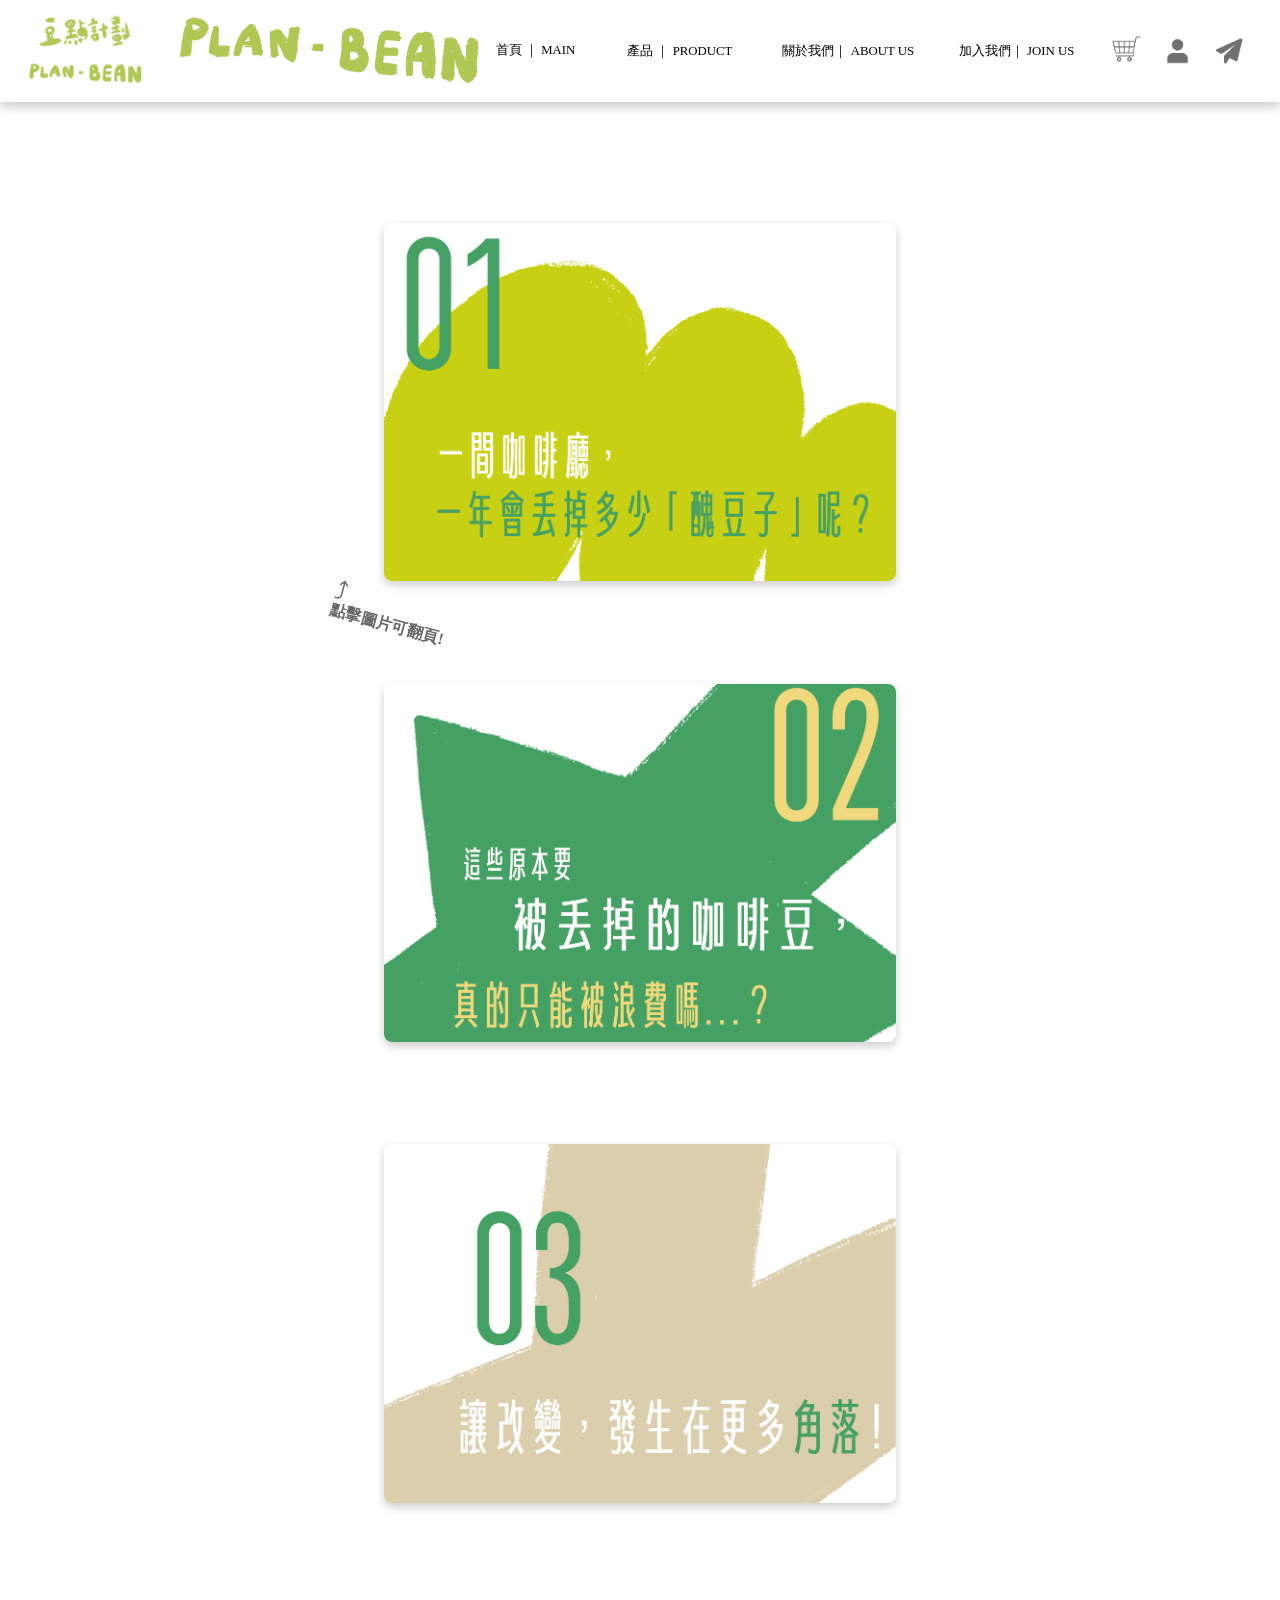
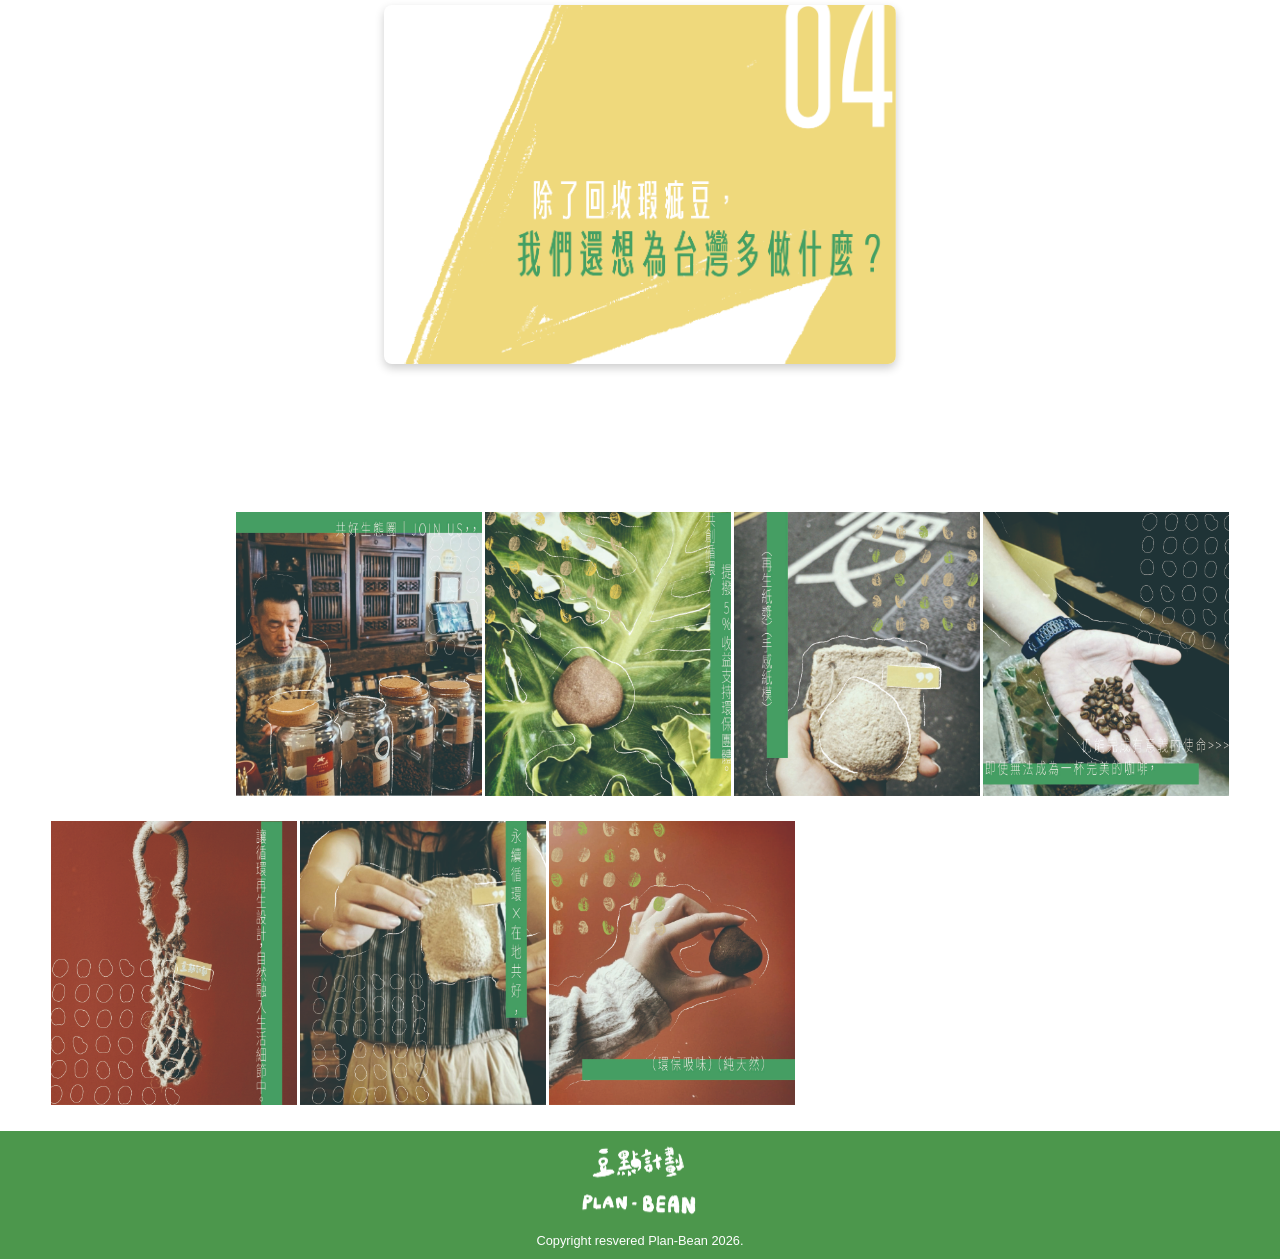
==== aboutus.html @ 7832e0ec "Add files via upload" ====
<!DOCTYPE html>
<html>
    <head>
        <meta name="viewport" content="width=device-width, initial-scale=1.0"> 
        <meta charset="utf-8" >
          <link rel="icon" href="logo/favicon.png">
          <meta name="keywords" content="">
          <meta name="description" content="">
          <link rel="stylesheet" type="text/css" href="aboutus.css">
          <title>Plan Bean 豆點計畫 </title>
    </head>    
    <body>
        
       <header class="header" >
        <a href="index.html" style="text-decoration: none;" class="logo">
             <img src="logo/plant bean for AI02.png">
        </a>
        <div class="btn">
            <img src="photo/plant bean for AI02.png" class="headerimg">
            <a href="index.html" style="text-decoration: none;" class="listbtn" id="main-btn">
                首<div class="wordspace"></div>頁 ｜ MAIN
            </a>
            <a href="product.html" style="text-decoration: none;" class="listbtng" id="main-btng">
                產<div class="wordspace"></div>品 ｜ PRODUCT
            </a>
            <a href="aboutus.html" style="text-decoration: none;" class="listbtng" id="main-btng">
                關<div class="wordspace"></div>於<div class="wordspace"></div>我<div class="wordspace"></div>們｜ ABOUT US
            </a>
            <a href="joinus.html" style="text-decoration: none;" class="listbtng" id="main-btngg">
                加<div class="wordspace"></div>入<div class="wordspace"></div>我<div class="wordspace"></div>們｜ JOIN US
            </a>
            
            <div class="listicon">
                <a href="cart.html">
                <img style="width: 100%;cursor: pointer;" src="header icon/17.png" onmouseover="headera(this)" onmouseout="headeraa(this)" id="hda">
                </a>
            </div>
            <div class="listicon">
                <img style="width: 100%;cursor: pointer;" src="header icon/18.png" onmouseover="headerb(this)" onmouseout="headerbb(this)" id="hdb">
            </div>
            <div class="listicon">
                <img style="width: 100%;cursor: pointer;" src="header icon/19.png" onmouseover="headerc(this)" onmouseout="headercc(this)" id="hdc">
            </div>
        </div>
  
        </header>

       
        <main >
            <div style="height: 8vw;"></div>
            
            

            <div class="qa">
                <div class="notebook-wrapper">
                <div class="click-hint">
                    <span class="arrow">⤴</span>
                    <p style="font-weight: bold;">點擊圖片可翻頁!</p>
                </div>
                </div>


                <div class="notebook-container" onclick="this.classList.toggle('flipped')">
                <div class="notebook-paper">
                    <div class="paper-face back">
                    <img src="1815/4格(1)-02.png" alt="下一張圖">
                    </div>
                    <div class="paper-face front">
                    <img src="1815/4格(1)_工作區域 1.png" alt="封面圖">
                    </div>
                </div>
                </div>


                <div class="notebook-container" onclick="this.classList.toggle('flipped')">
                <div class="notebook-paper">
                    <div class="paper-face back">
                    <img src="1815/4格(1)-04.png" alt="下一張圖">
                    </div>
                    <div class="paper-face front">
                    <img src="1815/4格(1)-03.png" alt="封面圖">
                    </div>
                </div>
                </div>


                <div class="notebook-container" onclick="this.classList.toggle('flipped')">
                <div class="notebook-paper">
                    <div class="paper-face back">
                    <img src="1815/4格(1)-06.png" alt="下一張圖">
                    </div>
                    <div class="paper-face front">
                    <img src="1815/4格(1)-05.png" alt="封面圖">
                    </div>
                </div>
                </div>


                <div class="notebook-container" onclick="this.classList.toggle('flipped')">
                <div class="notebook-paper">
                    <div class="paper-face back">
                    <img src="1815/4格(1)-08.png" alt="下一張圖">
                    </div>
                    <div class="paper-face front">
                    <img src="1815/4格(1)-07.png" alt="封面圖">
                    </div>
                </div>
                </div>
            </div>

            <div class="poster1">
                <img src="小海豹/小海報_工作區域 1.jpg">
                <img src="小海豹/小海報-02.jpg">
                <img src="小海豹/小海報-03.jpg">
                <img src="小海豹/小海報-04.jpg">
                
            </div>
            <div class="poster2">
                <img src="小海豹/小海報-05.jpg">
                <img src="小海豹/小海報-06.jpg">
                <img src="小海豹/小海報-07.jpg">
            </div>
            




           
            
           
            
        </main>
        <footer class="footer">
            <div class="footerdiv"><img src="photo/F.png"></div>
            <div class="footericon">
                <div class="footericondiv">
                    <a href=""><img src="footer icon/01-1.png" onmouseover="footera(this)" onmouseout="footeraa(this)" id="bta" style="border: none;" alt="facebook"></a>
                    <a href=""><img src="footer icon/02-1.png" onmouseover="footerb(this)" onmouseout="footerbb(this)" id="btb" alt="instagram"></a>
                    <a href=""><img src="footer icon/03-1.png" onmouseover="footerc(this)" onmouseout="footercc(this)" id="btc" alt="line"></a>
                    <a href=""><img src="footer icon/04-1.png" onmouseover="footerd(this)" onmouseout="footerdd(this)" id="btd" alt="twitter"></a>
                    <a href=""><img src="footer icon/05-1.png" onmouseover="footere(this)" onmouseout="footeree(this)" id="bte" alt="pinterest"></a>
                    <a href=""><img src="footer icon/06-1.png" onmouseover="footerf(this)" onmouseout="footerff(this)" id="btf" alt="youtube"></a>
                    <a href=""><img src="footer icon/07-1.png" onmouseover="footerg(this)" onmouseout="footergg(this)" id="btg" alt="linkedin"></a>
                    <a href=""><img src="footer icon/08-1.png" onmouseover="footerh(this)" onmouseout="footerhh(this)" id="bth" alt="behance"></a>
                </div>
                
            </div>
            <div class="footerword">Copyright resvered Plan-Bean 2026.</div>
        </footer>
        <script>






// 在結帳頁面的 JS
const cartList = document.querySelector('.cart-items-list');
const grandTotalDisplay = document.getElementById('grandTotal');

// 核心功能一：印出購物車清單
function renderCart() {
  // 1. 讀取記憶
  let cart = JSON.parse(localStorage.getItem('dotPlanCart')) || [];
  
  // 2. 清空畫面原本的內容
  cartList.innerHTML = '';

  // 3. 如果購物車是空的
  if (cart.length === 0) {
    cartList.innerHTML = '<p style="text-align:center; padding: 20px;">購物車目前空空的喔！去逛逛吧～</p>';
    grandTotalDisplay.textContent = 'NT$ 0';
    return;
  }

  // 4. 依照記憶中的資料，一條一條印出 HTML
  cart.forEach((item, index) => {
    const html = `
      <div class="cart-item" data-index="${index}">
        <img src="${item.image}" alt="${item.name}" class="item-img">
        <div class="item-info">
          <h4 class="item-name">${item.name}</h4>
          <p class="item-price" data-price="${item.price}">單價：NT$ ${item.price}</p>
        </div>
        <div class="item-quantity">
          <button class="qty-btn minus-btn">−</button>
          <input type="number" class="qty-input" value="${item.quantity}" min="1">
          <button class="qty-btn plus-btn">+</button>
        </div>
        <div class="item-subtotal">NT$ ${item.price * item.quantity}</div>
        <button class="remove-btn" aria-label="移除商品">✖</button>
      </div>
    `;
    // 把這段 HTML 塞進清單容器裡
    cartList.insertAdjacentHTML('beforeend', html);
  });

  // 印完之後計算總金額
  updateCartTotal();
}

// 核心功能二：計算總金額 (維持原本的邏輯即可)
function updateCartTotal() {
  const cartItems = document.querySelectorAll('.cart-item');
  let total = 0;
  cartItems.forEach(item => {
    const price = parseFloat(item.querySelector('.item-price').dataset.price);
    const quantity = parseInt(item.querySelector('.qty-input').value);
    item.querySelector('.item-subtotal').textContent = `NT$ ${price * quantity}`;
    total += (price * quantity);
  });
  grandTotalDisplay.textContent = `NT$ ${total}`;
}

// 核心功能三：儲存結帳頁面的數量變更回 localStorage
function saveCartState() {
  const cartItems = document.querySelectorAll('.cart-item');
  let cart = JSON.parse(localStorage.getItem('dotPlanCart')) || [];
  
  cartItems.forEach(item => {
    const index = item.dataset.index; // 抓取是陣列中的第幾個
    const quantity = parseInt(item.querySelector('.qty-input').value);
    if(cart[index]) {
      cart[index].quantity = quantity; // 更新陣列中的數量
    }
  });
  
  localStorage.setItem('dotPlanCart', JSON.stringify(cart));
}

// 綁定事件 (加減數量與刪除)
cartList.addEventListener('click', function(event) {
  const target = event.target;
  const cartItem = target.closest('.cart-item'); 
  if (!cartItem) return;

  const qtyInput = cartItem.querySelector('.qty-input');
  let currentQty = parseInt(qtyInput.value);

  if (target.classList.contains('plus-btn')) {
    qtyInput.value = currentQty + 1;
    updateCartTotal();
    saveCartState(); // 記得存檔
  }

  if (target.classList.contains('minus-btn')) {
    if (currentQty > 1) {
      qtyInput.value = currentQty - 1;
      updateCartTotal();
      saveCartState(); // 記得存檔
    }
  }

  if (target.classList.contains('remove-btn')) {
    // 從陣列中刪除該項目
    let cart = JSON.parse(localStorage.getItem('dotPlanCart')) || [];
    const index = cartItem.dataset.index;
    cart.splice(index, 1); // 刪除一筆資料
    localStorage.setItem('dotPlanCart', JSON.stringify(cart));
    
    // 重新印出畫面
    renderCart(); 
  }
});

// 網頁載入時，執行第一次印出清單
renderCart();




























            /*header icon*/
function headera(){
    document.getElementById("hda").src="header icon/17-1.png"
}
function headeraa(){
    document.getElementById("hda").src="header icon/17.png"
}
function headerb(){
    document.getElementById("hdb").src="header icon/18-1.png"
}
function headerbb(){
    document.getElementById("hdb").src="header icon/18.png"
}
function headerc(){
    document.getElementById("hdc").src="header icon/19-1.png"
}
function headercc(){
    document.getElementById("hdc").src="header icon/19.png"
}






 
/*footer icon*/
function footera(){
    document.getElementById("bta").src="footer icon/01.png"
}
function footeraa(){
    document.getElementById("bta").src="footer icon/01-1.png"
}
function footerb(){
    document.getElementById("btb").src="footer icon/02.jpg"
}
function footerbb(){
    document.getElementById("btb").src="footer icon/02-1.png"
}
function footerc(){
    document.getElementById("btc").src="footer icon/03.png"
}
function footercc(){
    document.getElementById("btc").src="footer icon/03-1.png"
}
function footerd(){
    document.getElementById("btd").src="footer icon/04.png"
}
function footerdd(){
    document.getElementById("btd").src="footer icon/04-1.png"
}
function footere(){
    document.getElementById("bte").src="footer icon/05.png"
}
function footeree(){
    document.getElementById("bte").src="footer icon/05-1.png"
}
function footerf(){
    document.getElementById("btf").src="footer icon/06.png"
}
function footerff(){
    document.getElementById("btf").src="footer icon/06-1.png"
}
function footerg(){
    document.getElementById("btg").src="footer icon/07.png"
}
function footergg(){
    document.getElementById("btg").src="footer icon/07-1.png"
}
function footerh(){
    document.getElementById("bth").src="footer icon/08.png"
}
function footerhh(){
    document.getElementById("bth").src="footer icon/08-1.png"
}

            
        </script>
    </body>
</html>
---- aboutus.css ----
*{
    margin: 0;
    padding: 0;
}
.fade-in {
    opacity: 0;
    transform: translateY(10vw);
    transition: opacity 0.6s ease-out, transform 0.6s ease-out;
  }
  
  .fade-in.visible {
    opacity: 1;
    transform: translateY(0);
  }
  
  .content-block {
    background: #ffffff;
    border-radius: 8px;
  }

  .topspace{
    height:8vw ;
}
   .logo{
    width: 100%;
  height: 100%;
  display: flex;
 }
 .logo img{
  height: 100%;
  margin: 0 0 0 1vw;
 }



 .header {
    height: 8vw;
    width: 100%;
  position: fixed;
  display: flex;
  background-color: white;
  justify-content: space-between;
  align-items: center;
  transition: all 0.4s ease-in-out;
  box-shadow: 0px 5px 10px 0px rgba(0, 0, 0, 0.2);
  z-index: 1000;
}
.headerimg{
  width: 25vw;
  rotate: 3deg;
  position: absolute;
  left: 13.5vw;
  top: 1vw;
  overflow: hidden;
}





.btn{
  display: flex;
  margin-right: 2vw;
}

.listbtn{
  width: 8vw;
  height: 3vw;
  display: flex;
  justify-content: center;
  align-items: center;
  
  color: rgb(0, 0, 0);
  font-size: 1vw;
  margin: 1vw 0.7vw 1vw 0.7vw;
  cursor: pointer;
  transition: all 0.4s ease-in-out;
  z-index: 100;
 
}
.listbtn:hover{
  background-color: #000000;
  color: rgb(255, 255, 255);
}




.listbtng{
  width: 11vw;
  height: 3vw;
  color: rgb(0, 0, 0);
  font-size:1vw ;
  margin: 1vw ;
  display: flex;
  justify-content: center;
  align-items: center;
  cursor: pointer;
  transition: all 0.4s ease-in-out;
  font-family:Georgia, 'Times New Roman', Times, serif;
  border-color: rgba(0, 0, 0, 0);
  border-style: solid;
  border-width: 0.1vw;
}
.listbtng:hover{
  background-color: #000000;
  color: rgb(255, 255, 255);
}


.listicon{
  width: 4vw;
  display: flex;
  justify-content: center;
  align-items: center;
}


.hero {
  height: 15vw; 
  width: 80%;
  margin-left: 10%;
  background:linear-gradient(
    rgba(255, 255, 255, 0.2), 
    rgba(255, 255, 255, 0.2)
  ), url('在地烘豆商 的複本/6.png');
  background-size: 100% ; 
  background-repeat: no-repeat;
  display: flex;
  justify-content: center;
  align-items: center;
  box-shadow: 0px 5px 15px 0px rgba(0, 0, 0, 0.4);
}


.productword{
    width: 90vw;
    text-align: center;
    font-size: 6vw;
    font-family: Verdana, Geneva, Tahoma, sans-serif;
    color:#b5c75d ;
    font-weight: bolder;
    letter-spacing: 0.8em;
}









.qa{
  display: block;
  height: 155vw;
}

.notebook-wrapper {
  position: relative;
  display: inline-block;
}

.click-hint {
  position: absolute;
  right: -35vw; /* 位置調整到圖片右側 */
  top: 37vw;
  transform: rotate(15deg); /* 歪歪的比較像手寫感 */
  color: #666;
  font-family: "Microsoft JhengHei", cursive; /* 建議換成你的手寫字體 */
  animation: float 2s ease-in-out infinite;
}

.click-hint .arrow {
  display: block;
  font-size: 2vw;
  margin-bottom: -5px;
}

@keyframes float {
  0%, 100% { transform: rotate(15deg) translateY(0); }
  50% { transform: rotate(15deg) translateY(-10px); }
}



.notebook-container {
  width: 40vw;
  height: 28vw;
  perspective: 1500px; /* 數值越小，立體透視感越強 */
  cursor: pointer;
  margin-left:30% ;
  margin-top: 8vw;
}

.notebook-paper {
  position: relative;
  width: 100%;
  height: 100%;
  transition: transform 0.8s cubic-bezier(0.4, 0, 0.2, 1);
  transform-style: preserve-3d;
  /* 設定旋轉支點在最上方 */
  transform-origin: top; 
  border-radius: 1vw;
}

.notebook-paper:hover{
  box-shadow: 0 6px 14px rgba(231, 255, 72, 0.7);
}

/* 當容器被加上 .flipped 時，向上翻轉 180 度 */
.notebook-container.flipped .notebook-paper {
  transform: rotateX(-180deg) translateY(-100%);
  /* translateY 是為了修正翻轉後位移，讓它看起來像在原地翻開 */
}

.paper-face {
  position: absolute;
  width: 100%;
  height: 100%;
  backface-visibility: hidden; /* 翻到背面時隱藏 */
  border-radius: 8px;
  overflow: hidden;
  box-shadow: 0 4px 10px rgba(0,0,0,0.2);
}

.paper-face img {
  width: 100%;
  height: 100%;
  object-fit: cover;
}

/* 背面圖片需要先預設翻轉 180 度，這樣翻過來才會是正的 */
.back {
  transform: rotateX(180deg);
  background: #eee;
}




.poster1{
    display: flex;
    justify-content: right;
    margin-top: 2vw;
    margin-bottom: 2vw;
    margin-right: 4vw;
}

.poster2{
    display: flex;
    justify-content: left;
    margin-top: 2vw;
    margin-bottom: 2vw;
    margin-left: 4vw;
}

.poster1 img{
    margin-left: 0.25vw;
    width: 20%;
    
}

.poster2 img{
    margin-right: 0.25vw;
    width: 20%;
    
}








.footer{
  width: 100%;
  height: 10vw;
  background-color: #4c974c;
  display: block;
}
.footerdiv{
  display: flex;
  justify-content: center;
}
.footer img{
  width:fit-content ;
  justify-content: center;
  height: 8vw;
}

.footericon{
    height: 6vw;background-color: black;display: none;justify-content: center;margin-bottom: 2vw;
  }
  .footericondiv{
    width: 40%;display: flex;justify-content: space-evenly;height: 2vw;margin-top: 2vw;transition: all 0.5s;
  }
  .footericondiv img{
    height: 100%;
    border-radius: 50%;
    border-width: 0.1vw;
    border-style: solid;
    border-color: white;
    cursor: pointer;
  }
  
  .footericon img:hover{
    border: none;
  }

  .footerword{
    font-size: 1vw;
    font-family: Arial, Helvetica, sans-serif;
    text-align: center;
    color: white;
    font-weight: lighter;
    margin-bottom: 2vw;
  }
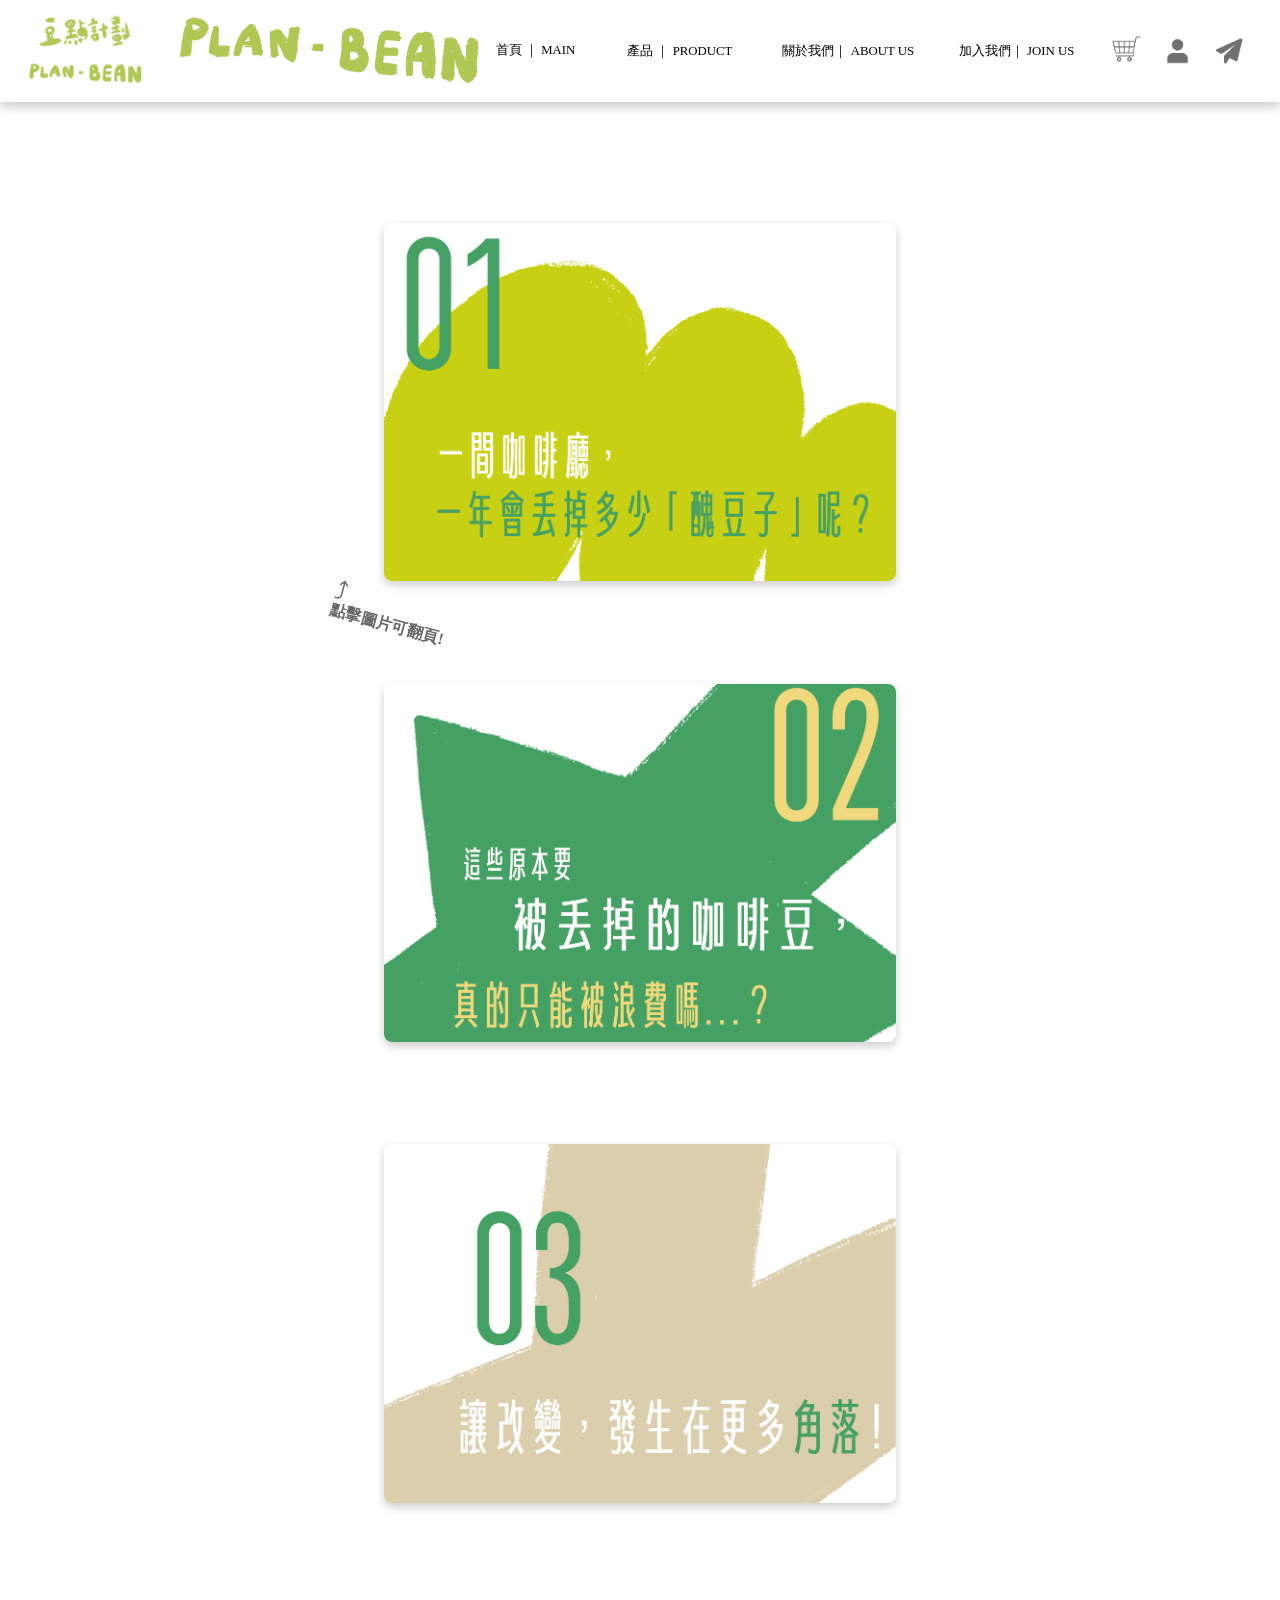
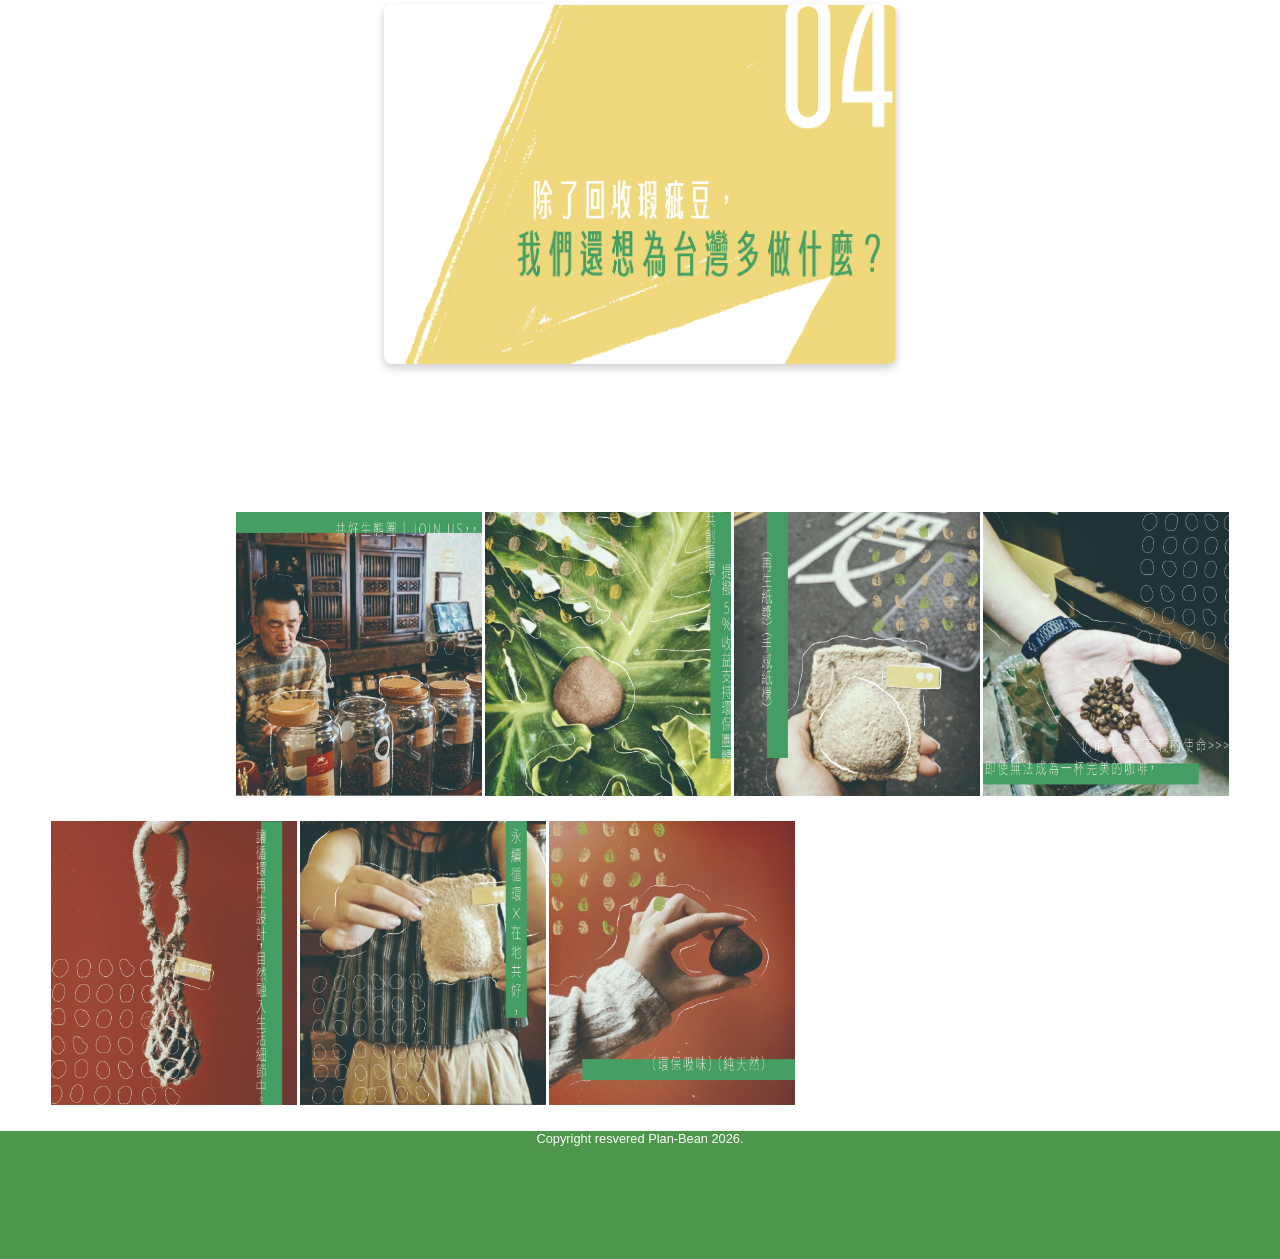
==== commit f30802fd: "Update aboutus.html" ====
--- a/aboutus.html
+++ b/aboutus.html
@@ -131,20 +131,7 @@
             
         </main>
         <footer class="footer">
-            <div class="footerdiv"><img src="photo/F.png"></div>
-            <div class="footericon">
-                <div class="footericondiv">
-                    <a href=""><img src="footer icon/01-1.png" onmouseover="footera(this)" onmouseout="footeraa(this)" id="bta" style="border: none;" alt="facebook"></a>
-                    <a href=""><img src="footer icon/02-1.png" onmouseover="footerb(this)" onmouseout="footerbb(this)" id="btb" alt="instagram"></a>
-                    <a href=""><img src="footer icon/03-1.png" onmouseover="footerc(this)" onmouseout="footercc(this)" id="btc" alt="line"></a>
-                    <a href=""><img src="footer icon/04-1.png" onmouseover="footerd(this)" onmouseout="footerdd(this)" id="btd" alt="twitter"></a>
-                    <a href=""><img src="footer icon/05-1.png" onmouseover="footere(this)" onmouseout="footeree(this)" id="bte" alt="pinterest"></a>
-                    <a href=""><img src="footer icon/06-1.png" onmouseover="footerf(this)" onmouseout="footerff(this)" id="btf" alt="youtube"></a>
-                    <a href=""><img src="footer icon/07-1.png" onmouseover="footerg(this)" onmouseout="footergg(this)" id="btg" alt="linkedin"></a>
-                    <a href=""><img src="footer icon/08-1.png" onmouseover="footerh(this)" onmouseout="footerhh(this)" id="bth" alt="behance"></a>
-                </div>
-                
-            </div>
+            
             <div class="footerword">Copyright resvered Plan-Bean 2026.</div>
         </footer>
         <script>
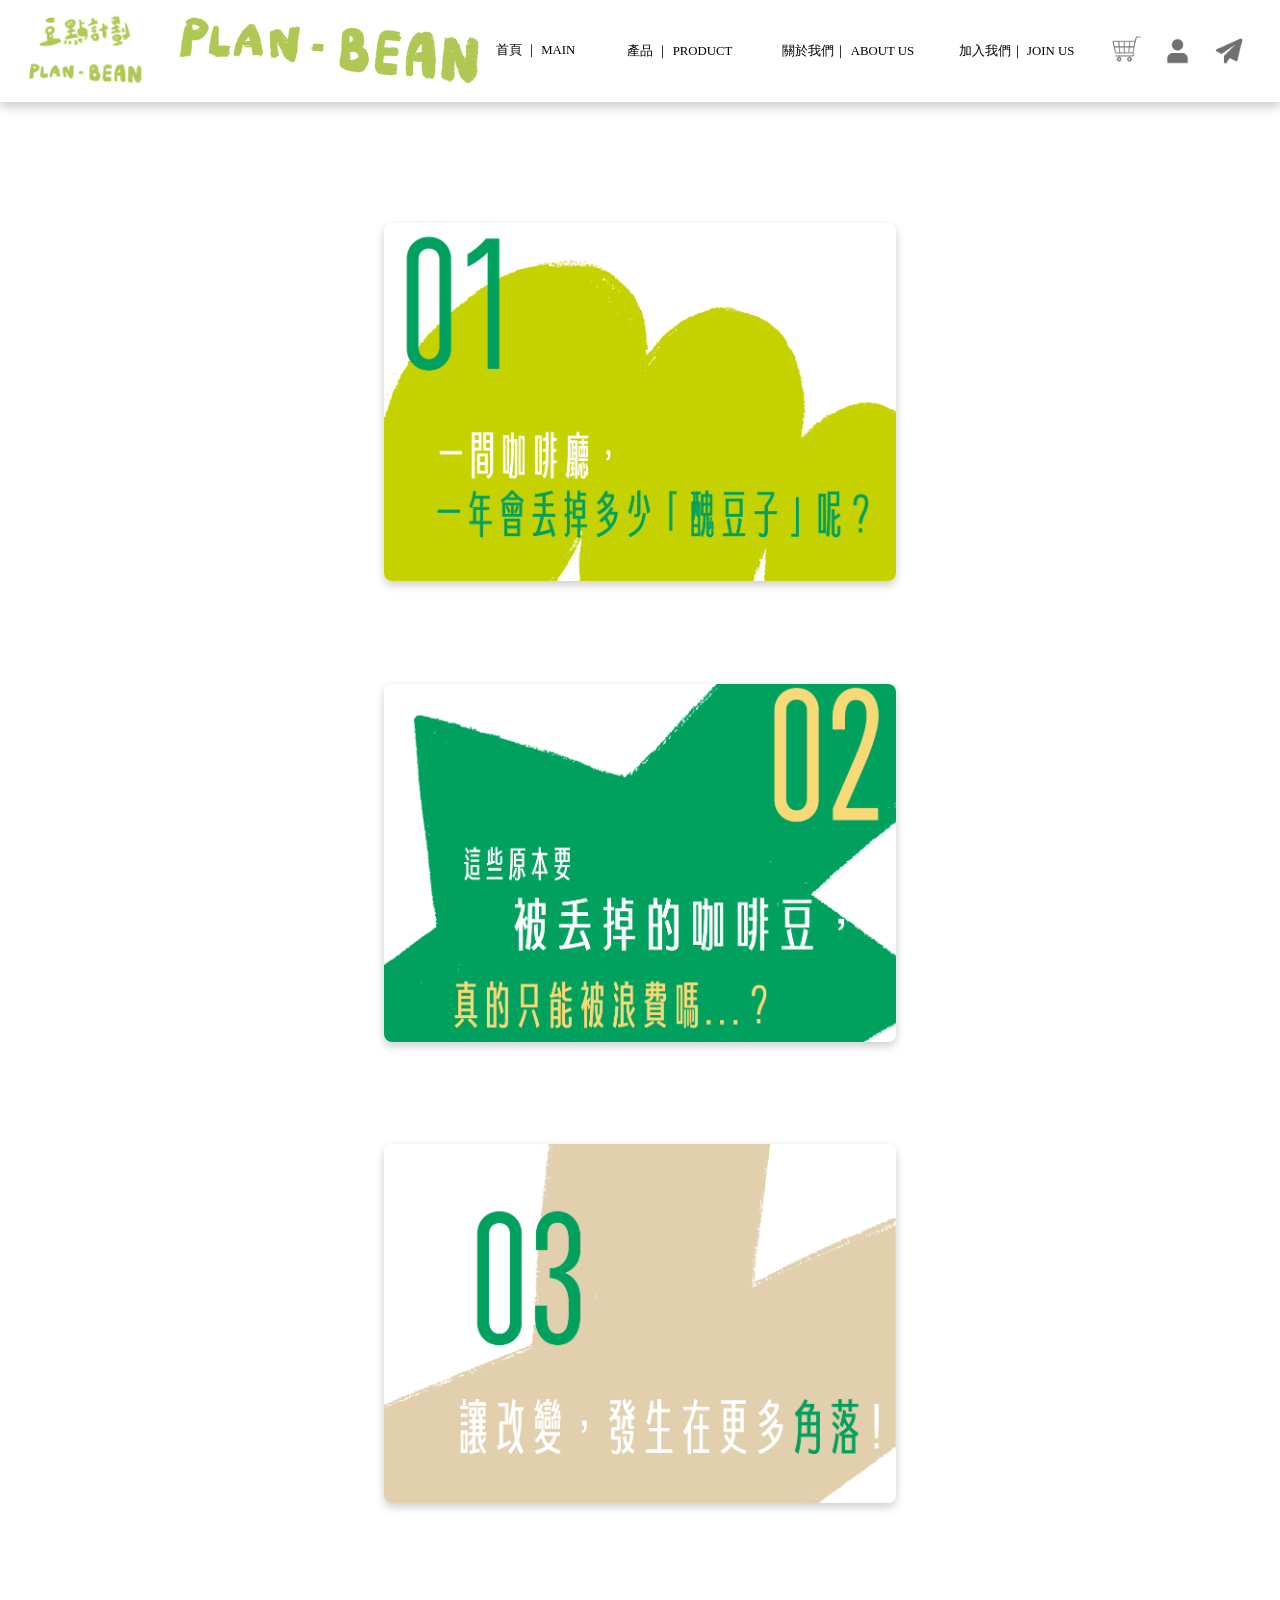
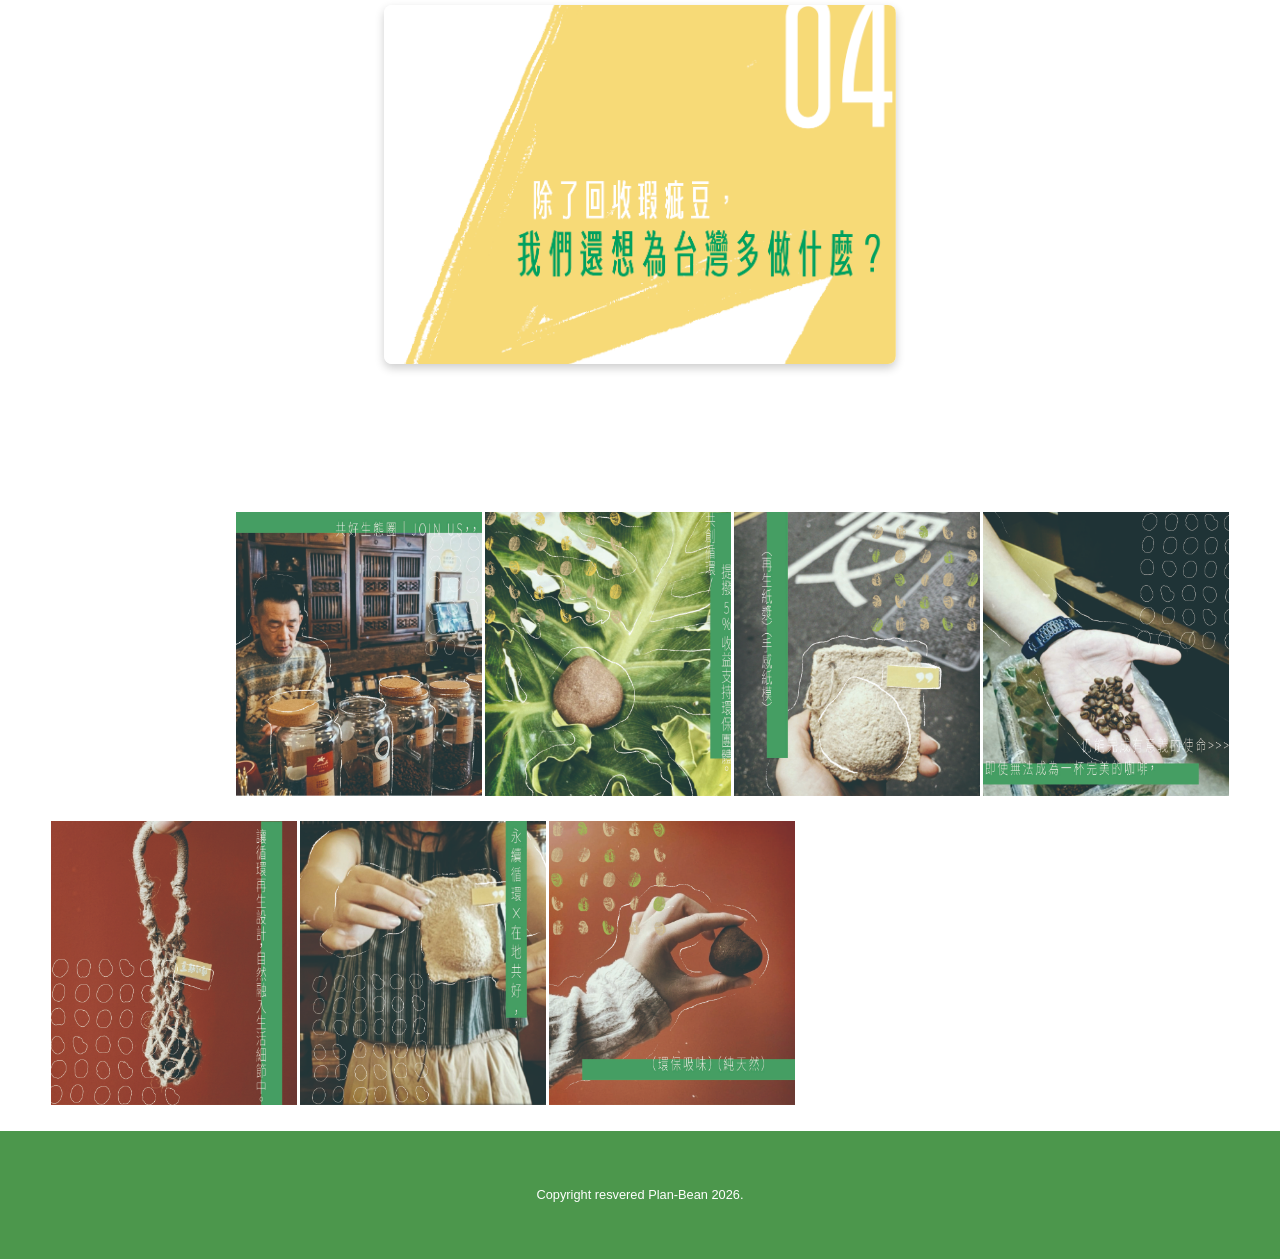
==== commit 821f194f: "Update aboutus.html" ====
--- a/aboutus.html
+++ b/aboutus.html
@@ -54,8 +54,7 @@
             <div class="qa">
                 <div class="notebook-wrapper">
                 <div class="click-hint">
-                    <span class="arrow">⤴</span>
-                    <p style="font-weight: bold;">點擊圖片可翻頁!</p>
+                    
                 </div>
                 </div>
 
--- a/aboutus.css
+++ b/aboutus.css
@@ -278,7 +278,9 @@
   width: 100%;
   height: 10vw;
   background-color: #4c974c;
-  display: block;
+  display: flex;
+  justify-content: center;
+  align-items: center;
 }
 .footerdiv{
   display: flex;
@@ -315,5 +317,4 @@
     text-align: center;
     color: white;
     font-weight: lighter;
-    margin-bottom: 2vw;
-  }+  }
